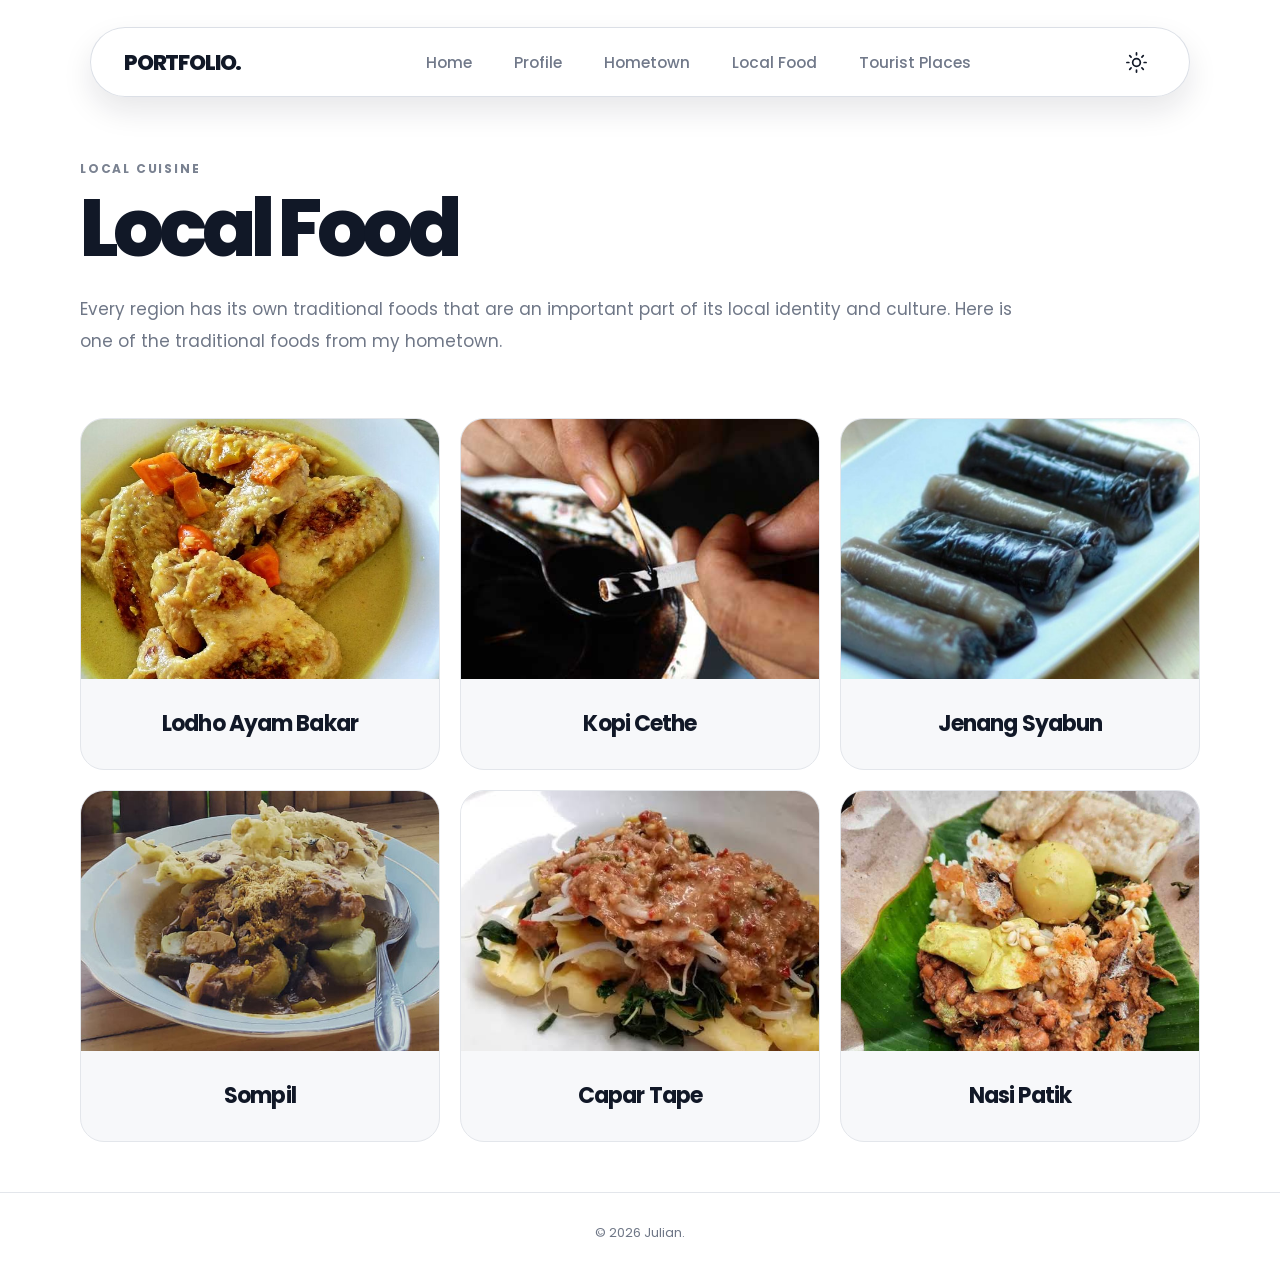
==== semester-3/pweb/quiz1/food.html @ 06d3823d "rev: delete folder" ====
<!DOCTYPE html>
<html lang="id">
<head>
    <meta charset="UTF-8">
    <meta name="viewport" content="width=device-width, initial-scale=1.0">
    <title>Julian | Local Food</title>
    <link rel="preconnect" href="https://fonts.googleapis.com">
    <link rel="preconnect" href="https://fonts.gstatic.com" crossorigin>
    <link href="https://fonts.googleapis.com/css2?family=Poppins:wght@400;500;600;700;800&display=swap" rel="stylesheet">
    <link rel="stylesheet" href="style.css">
</head>

<body>

<header class="site-header">
    <nav class="navbar">
        <a href="/quiz1/" class="brand">PORTFOLIO.</a>

        <div class="nav-links" id="navLinks">
            <a href="index.html" class="nav-link">Home</a>
            <a href="profile.html" class="nav-link">Profile</a>
            <a href="hometown.html" class="nav-link">Hometown</a>
            <a href="food.html" class="nav-link">Local Food</a>
            <a href="tourist.html" class="nav-link">Tourist Places</a>
        </div>

        <button class="theme-button" id="themeButton">
            <svg viewBox="0 0 24 24">
                <circle cx="12" cy="12" r="4"></circle>
                <path d="M12 2v2M12 20v2M4.93 4.93l1.42 1.42M17.65 17.65l1.42 1.42M2 12h2M20 12h2M4.93 19.07l1.42-1.42M17.65 6.35l1.42-1.42"></path>
            </svg>
        </button>

        <button class="hamburger" id="hamburger">
            <span></span>
            <span></span>
            <span></span>
        </button>
    </nav>
</header>


<main>
    <section class="section page-section">
        <div class="section-inner">
            <div class="section-label">LOCAL CUISINE</div>
            <h1 class="page-title">Local Food</h1>

            <p class="page-intro">
                Every region has its own traditional foods that are an 
                important part of its local identity and culture. Here 
                is one of the traditional foods from my hometown.
            </p>

            <div class="food-grid">
                <article class="food-card">
                    <img src="assets/food/lodho-ayam-bakar.jpg" alt="Lodho Ayam Bakar">
                    <div class="food-card-content">
                        <h2>Lodho Ayam Bakar</h2>
                    </div>
                </article>

                <article class="food-card">
                    <img src="assets/food/kopi-cethe.jpg" alt="Kopi Cethe">
                    <div class="food-card-content">
                        <h2>Kopi Cethe</h2>
                    </div>
                </article>

                <article class="food-card">
                    <img src="assets/food/jenang-syabun.png" alt="Jenang Syabun">
                    <div class="food-card-content">
                        <h2>Jenang Syabun</h2>
                    </div>
                </article>

                <article class="food-card">
                    <img src="assets/food/sompil.jpg" alt="Sompil">
                    <div class="food-card-content">
                        <h2>Sompil</h2>
                    </div>
                </article>

                <article class="food-card">
                    <img src="assets/food/capar-tape.jpeg" alt="Capar Tape">
                    <div class="food-card-content">
                        <h2>Capar Tape</h2>
                    </div>
                </article>

                <article class="food-card">
                    <img src="assets/food/nasi-patik.jpg" alt="Nasi Patik">
                    <div class="food-card-content">
                        <h2>Nasi Patik</h2>
                    </div>
                </article>
            </div>
        </div>
    </section>
</main>

<footer>
    © <span id="year"></span> Julian.
</footer>

<script src="script.js"></script>

</body>
</html>
---- semester-3/pweb/quiz1/style.css ----
* {
    margin: 0;
    padding: 0;
    box-sizing: border-box;
}

:root {
    --bg: #ffffff;
    --text: #111827;
    --muted: #6f7787;
    --soft: #f7f8fa;
    --border: #e3e6eb;
    --nav-bg: rgba(255, 255, 255, 0.9);
    --shadow: 0 18px 38px rgba(15, 23, 42, 0.12);
}

body.dark {
    --bg: #090d18;
    --text: #f4f6fb;
    --muted: #a1a9ba;
    --soft: #101727;
    --border: #263149;
    --nav-bg: rgba(15, 23, 42, 0.9);
}

html {
    scroll-behavior: smooth;
    font-size: 62.5%;
}

body {
    min-width: 320px;
    overflow-x: hidden;
    background: var(--bg);
    color: var(--text);
    font-family: "Poppins", sans-serif;
    font-size: 1.6rem;
}

a {
    color: inherit;
    text-decoration: none;
}

button {
    font-family: inherit;
}

/* Navbar */
.site-header {
    position: fixed;
    top: 0;
    left: 0;
    z-index: 9999;
    width: 100%;
    padding-top: 2.7rem;
}

.site-header::before {
    content: "";
    position: absolute;
    top: 0;
    left: 0;
    width: 100%;
    height: 90px;
    background: var(--bg);
    z-index: -1;
}

.navbar {
    width: min(1100px, calc(100% - 80px));
    height: 70px;
    margin: auto;
    padding: 0 33px;
    display: flex;
    align-items: center;
    justify-content: space-between;
    background: var(--nav-bg);
    border: 1px solid rgba(218, 222, 229, 0.95);
    border-radius: 40px;
    box-shadow: 0 14px 30px rgba(15, 23, 42, 0.1);
    backdrop-filter: blur(16px);
}

body.dark .navbar {
    border-color: var(--border);
}

.brand {
    font-size: 2.15rem;
    font-weight: 800;
    letter-spacing: -0.055em;
}

.nav-links {
    display: flex;
    align-items: center;
    gap: 4.2rem;
    margin-left: 4rem;
}

.nav-link {
    position: relative;
    color: #71798a;
    font-size: 1.55rem;
    font-weight: 500;

    transition: 0.25s ease;
}

.nav-link:hover,
.nav-link.active {
    color: var(--text);
    font-weight: 700;
}

.theme-button {
    width: 40px;
    height: 40px;
    display: grid;
    place-items: center;
    border: 0;
    background: transparent;
    color: var(--text);

    cursor: pointer;
}

.theme-button svg {
    width: 23px;
    height: 23px;
    fill: none;
    stroke: currentColor;
    stroke-width: 1.8;
    stroke-linecap: round;
}

.hamburger {
    display: none;
    width: 40px;
    height: 40px;
    padding: 8px;
    background: transparent;
    border: 0;

    cursor: pointer;
}

.hamburger span {
    display: block;
    height: 2px;
    margin: 5px 0;
    background: var(--text);
    border-radius: 2px;
}

/* Hero */
.hero {
    min-height: 100vh;
    padding-top: 13.5rem;
    display: flex;
    align-items: center;
}

.hero-inner {
    width: min(1280px, calc(100% - 80px));
    min-height: 650px;

    margin: 0 auto;

    display: grid;
    grid-template-columns: 52% 48%;
    align-items: center;
}

.hero-copy {
    position: relative;
    z-index: 5;

    padding-left: 30px;
    margin-top: -2rem;
}

.hero-copy h1 {
    font-size: clamp(5.7rem, 6.4vw, 8rem);
    line-height: 1.02;
    letter-spacing: -0.075em;
    font-weight: 800;
    white-space: nowrap;
}

.hero-copy h1 span {
    color: #5f6879;
}

.role-line {
    min-height: 4.7rem;
    margin-top: 1.8rem;
    font-size: 2.9rem;
    line-height: 1.2;
    font-weight: 700;
    letter-spacing: -0.045em;
}

.typing-cursor {
    margin-left: 2px;
    color: #6c7585;
    animation: blink 0.75s steps(1) infinite;
}

@keyframes blink {
    50% {
        opacity: 0;
    }
}

.intro {
    max-width: 610px;
    margin-top: 2.7rem;
    color: var(--muted);
    font-size: 1.7rem;
    line-height: 1.85;
    letter-spacing: -0.01em;
}

.hero-actions {
    display: flex;
    gap: 1.6rem;
    margin-top: 4.2rem;
}

.button {
    min-width: 216px;
    height: 63px;
    padding: 0 29px;
    display: inline-flex;
    align-items: center;
    justify-content: center;
    gap: 15px;
    border-radius: 13px;
    font-size: 1.6rem;
    font-weight: 700;
    transition:
        transform 0.25s ease,
        box-shadow 0.25s ease,
        background 0.25s ease;
}

.button:hover {
    transform: translateY(-3px);
    box-shadow: var(--shadow);
}

.button.primary {
    color: #ffffff;
    background: #111827;
}

body.dark .button.primary {
    color: #111827;
    background: #ffffff;
}

.button.secondary {
    color: var(--text);
    background: var(--bg);
    border: 1px solid #dfe2e7;
}

body.dark .button.secondary {
    border-color: var(--border);
}

.arrow {
    margin-left: 4px;
    font-size: 2rem;
    font-weight: 400;
}

/* Social */
.connect {
    width: 595px;
    max-width: 100%;
    margin-top: 5.7rem;
}

.connect-line {
    height: 1px;
    margin-bottom: 2.9rem;
    background: #e4e6ea;
}

body.dark .connect-line {
    background: var(--border);
}

.connect p {
    color: #6c7484;
    font-size: 1.2rem;
    font-weight: 700;
    letter-spacing: 0.15em;
}

.socials {
    display: flex;
    gap: 1.5rem;
    margin-top: 1.7rem;
}

.social {
    width: 50px;
    height: 50px;
    display: grid;
    place-items: center;
    color: var(--text);
    border: 1px solid #dfe2e7;
    border-radius: 13px;
    transition: 0.25s ease;
}

body.dark .social {
    border-color: var(--border);
}

.social:hover {
    color: #ffffff;
    background: #111827;
    transform: translateY(-3px);
}

body.dark .social:hover {
    color: #111827;
    background: #ffffff;
}

.social svg {
    width: 22px;
    height: 22px;
    fill: none;
    stroke: currentColor;
    stroke-width: 1.8;
    stroke-linecap: round;
    stroke-linejoin: round;
}

.social.linkedin {
    font-size: 2.1rem;
    font-weight: 700;
}

/* Hero Image */
.hero-art {
    position: relative;
    width: 100%;
    height: 620px;
}

.glow-circle {
    position: absolute;
    top: 50%;
    left: 51%;
    width: 480px;
    height: 480px;
    transform: translate(-50%, -50%);
    border-radius: 50%;
    background:
        radial-gradient(
            circle at 30% 24%,
            rgba(255, 255, 255, 0.95),
            transparent 36%
        ),
        linear-gradient(145deg, #f6f7fa 0%, #e8ebf1 100%);
}

body.dark .glow-circle {
    background:
        radial-gradient(
            circle at 30% 24%,
            rgba(255, 255, 255, 0.12),
            transparent 36%
        ),
        linear-gradient(145deg, #1a2439 0%, #101827 100%);
}

.portrait-ring {
    position: absolute;
    top: 50%;
    left: 53%;
    z-index: 2;
    width: 446px;
    height: 446px;
    padding: 8px;
    transform: translate(-50%, -50%);
    background: #ffffff;
    border-radius: 50%;
    box-shadow:
        0 22px 55px rgba(15, 23, 42, 0.14),
        0 0 0 1px rgba(216, 220, 227, 0.8);
    overflow: hidden;
}

.portrait-ring img {
    width: 100%;
    height: 100%;
    display: block;
    object-fit: cover;
    border-radius: 50%;
}

/* Floating Info */
.floating-info {
    position: absolute;
    left: -4px;
    z-index: 5;
    width: 295px;
    min-height: 70px;
    padding: 9px 14px;
    display: flex;
    align-items: center;
    gap: 13px;
    background: rgba(255, 255, 255, 0.94);
    border: 1px solid rgba(221, 224, 230, 0.95);
    border-radius: 18px;
    box-shadow: 0 17px 32px rgba(15, 23, 42, 0.13);
    backdrop-filter: blur(15px);
    font-size: 1.35rem;
    font-weight: 700;
    animation: floatCard 4s ease-in-out infinite;
}

body.dark .floating-info {
    background: rgba(17, 24, 39, 0.94);
    border-color: var(--border);
}

.info-one {
    top: 39%;
}

.info-two {
    top: 51%;
    animation-delay: 0.35s;
}

.info-three {
    top: 63%;
    animation-delay: 0.7s;
}

.info-icon {
    flex: 0 0 43px;
    width: 43px;
    height: 43px;
    display: grid;
    place-items: center;
    color: #ffffff;
    background: #111827;
    border-radius: 12px;
    font-size: 1.45rem;
    font-weight: 700;
}

body.dark .info-icon {
    color: #111827;
    background: #ffffff;
}

.info-icon svg {
    width: 22px;
    height: 22px;
    fill: none;
    stroke: currentColor;
    stroke-width: 2;
    stroke-linecap: round;
    stroke-linejoin: round;
}

@keyframes floatCard {
    0%,
    100% {
        transform: translateY(0);
    }

    50% {
        transform: translateY(-5px);
    }
}

/* General Section */
.section {
    padding: 12rem 0;
}

.section-inner {
    width: min(1120px, calc(100% - 48px));
    margin: auto;
}

.section-label {
    margin-bottom: 1rem;
    color: #7a8291;
    font-size: 1.2rem;
    font-weight: 700;
    letter-spacing: 0.15em;
}

.section h2 {
    margin-bottom: 5rem;
    font-size: clamp(4rem, 5vw, 5.8rem);
    line-height: 1.05;
    letter-spacing: -0.065em;
}

/* Page */
.page-section {
    padding-top: 16rem;
    padding-bottom: 5rem;
}

.page-title {
    margin-bottom: 2.5rem;
    font-size: clamp(5rem, 7vw, 8rem);
    line-height: 1;
    letter-spacing: -0.07em;
    font-weight: 800;
}

.page-intro {
    max-width: 950px;
    margin-bottom: 6rem;
    color: var(--muted);
    font-size: 1.7rem;
    line-height: 1.9;
}

.page-intro p {
    margin-bottom: 2rem;
}

.page-intro p:last-child {
    margin-bottom: 0;
}

/* Experience */
.experience {
    background: var(--soft);
}

.timeline {
    max-width: 850px;
    padding-left: 4rem;
    border-left: 1px solid var(--border);
}

.timeline-item {
    position: relative;
    padding-bottom: 5rem;
}

.timeline-item:last-child {
    padding-bottom: 0;
}

.timeline-item::before {
    content: "";
    position: absolute;
    left: -4.55rem;
    top: 5px;
    width: 12px;
    height: 12px;
    background: #3e4fa9;
    border: 4px solid var(--soft);
    border-radius: 50%;
}

.timeline-date {
    color: #4857a4;
    font-size: 1.25rem;
    font-weight: 700;
}

.timeline-item h3 {
    margin-top: 0.6rem;
    font-size: 2.4rem;
}

.timeline-item h4 {
    margin: 0.3rem 0 1rem;
    color: var(--muted);
}

.timeline-item p {
    color: var(--muted);
    line-height: 1.8;
}

/* Hometown */
.hometown-feature {
    display: grid;
    grid-template-columns: 1fr 1fr;
    gap: 5rem;
    align-items: center;
    margin-bottom: 5rem;
}

.hometown-visual {
    width: 100%;
    height: 720px;
    overflow: hidden;
    border: 1px solid var(--border);
    border-radius: 25px;
    box-shadow: var(--shadow);
}

.hometown-visual img {
    width: 100%;
    height: 100%;
    display: block;
    object-fit: cover;
}

.hometown-content h2 {
    margin: 1rem 0 2rem;
    font-size: 4rem;
    line-height: 1.1;
    letter-spacing: -0.06em;
}

.hometown-content p {
    margin-bottom: 1.5rem;
    color: var(--muted);
    line-height: 1.8;
}

.mini-label {
    color: #7a8291;
    font-size: 1.1rem;
    font-weight: 700;
    letter-spacing: 0.15em;
}

/* Food & Tourist */
.food-grid,
.tourist-grid {
    display: grid;
    grid-template-columns: repeat(3, 1fr);
    gap: 2rem;
}

.food-card,
.tourist-card {
    overflow: hidden;
    background: var(--soft);
    border: 1px solid var(--border);
    border-radius: 24px;
    transition: 0.3s ease;
}

.food-card:hover,
.tourist-card:hover {
    transform: translateY(-7px);
    box-shadow: var(--shadow);
}

.food-card img,
.tourist-card img {
    width: 100%;
    height: 260px;
    display: block;
    object-fit: cover;
}

.tourist-card img {
    transition: transform 0.4s ease;
}

.tourist-card:hover img {
    transform: scale(1.05);
}

.food-card-content,
.tourist-content {
    min-height: 90px;
    padding: 1.5rem;
    display: flex;
    flex-direction: column;
    align-items: center;
    justify-content: center;
    text-align: center;
}

.food-card-content h2,
.tourist-content h2 {
    margin: 0;
    text-align: center;
    font-size: 2.2rem;
    letter-spacing: -0.04em;
}

.tourist-location {
    margin-top: 0.5rem;
    color: var(--muted);
    font-size: 1.25rem;
    line-height: 1.4;
    text-align: center;
}

/* Footer */
footer {
    padding: 3rem;
    color: var(--muted);
    font-size: 1.3rem;
    text-align: center;
    border-top: 1px solid var(--border);
}

/* Tablet */
@media (max-width: 1100px) {
    .hero-inner {
        width: min(100% - 50px, 1100px);
        grid-template-columns: 1fr 1fr;
    }
    .hero-copy {
        padding-left: 0;
    }
    .hero-copy h1 {
        font-size: 5.8rem;
    }
    .role-line {
        font-size: 2.5rem;
    }
    .portrait-ring {
        width: 390px;
        height: 390px;
    }
    .glow-circle {
        width: 420px;
        height: 420px;
    }
    .floating-info {
        left: -20px;
        width: 270px;
    }
}

/* Mobile*/
@media (max-width: 850px) {
    .site-header {
        padding-top: 1.5rem;
    }
    .navbar {
        width: calc(100% - 30px);
        height: 62px;
        padding: 0 22px;
    }
    .nav-links {
        position: absolute;
        top: 75px;
        left: 15px;
        right: 15px;
        display: none;
        flex-direction: column;
        align-items: stretch;
        gap: 0.4rem;
        padding: 15px;
        margin: 0;
        background: var(--nav-bg);
        border: 1px solid var(--border);
        border-radius: 20px;
        box-shadow: var(--shadow);
        backdrop-filter: blur(15px);
    }
    .nav-links.open {
        display: flex;
    }
    .nav-link {
        padding: 12px 15px;
    }
    .hamburger {
        display: block;
    }
    .theme-button {
        margin-left: auto;
        margin-right: 6px;
    }

    /* Hero */
    .hero {
        padding-top: 10rem;
    }
    .hero-inner {
        width: min(100% - 34px, 700px);
        display: flex;
        flex-direction: column;
    }
    .hero-copy {
        width: 100%;
        margin-top: 0;
        text-align: center;
    }
    .hero-copy h1 {
        font-size: clamp(4.7rem, 11vw, 6.8rem);
    }
    .role-line {
        font-size: 2.4rem;
    }
    .intro {
        margin-left: auto;
        margin-right: auto;
    }
    .hero-actions {
        justify-content: center;
    }
    .connect {
        margin-left: auto;
        margin-right: auto;
        text-align: left;
    }

    /* Hero image */
    .hero-art {
        width: min(100%, 600px);
        height: 510px;
        margin-top: 2rem;
    }
    .portrait-ring {
        left: 58%;
        width: 350px;
        height: 350px;
    }
    .glow-circle {
        left: 58%;
        width: 380px;
        height: 380px;
    }
    .floating-info {
        left: 0;
        width: 270px;
    }
    .info-one {
        top: 28%;
    }
    .info-two {
        top: 43%;
    }
    .info-three {
        top: 58%;
    }

    /* Pages */
    .page-section {
        padding-top: 13rem;
    }
    .hometown-feature {
        grid-template-columns: 1fr;
    }
    .hometown-visual {
        height: 500px;
    }
    .food-grid,
    .tourist-grid {
        grid-template-columns: repeat(2, 1fr);
    }
    .contact-box {
        flex-direction: column;
        align-items: flex-start;
    }
}

/* Small Mobile */
@media (max-width: 550px) {
    .hero-copy h1 {
        font-size: 4.3rem;
    }
    .role-line {
        font-size: 2rem;
    }
    .intro,
    .page-intro {
        font-size: 1.45rem;
    }
    .hero-actions {
        flex-direction: column;
    }
    .button {
        width: 100%;
    }
    .hero-art {
        height: 440px;
    }
    .portrait-ring {
        left: 60%;
        width: 275px;
        height: 275px;
    }
    .glow-circle {
        left: 60%;
        width: 300px;
        height: 300px;
    }
    .floating-info {
        width: 230px;
        min-height: 62px;
        font-size: 1.05rem;
    }
    .info-icon {
        flex-basis: 38px;
        width: 38px;
        height: 38px;
    }
    .info-one {
        top: 22%;
        left: -4px;
    }
    .info-two {
        top: 39%;
        left: -4px;
    }
    .info-three {
        top: 56%;
        left: -4px;
    }

    /* Pages */
    .section {
        padding: 9rem 0;
    }
    .page-section {
        padding-top: 12rem;
        padding-bottom: 7rem;
    }
    .page-title {
        font-size: 4.5rem;
    }
    .hometown-visual {
        height: 320px;
    }
    .hometown-content h2 {
        font-size: 3.5rem;
    }
    .food-grid,
    .tourist-grid {
        grid-template-columns: repeat(2, 1fr);
        gap: 1.2rem;
    }
    .food-card img,
    .tourist-card img {
        height: 180px;
    }
    .food-card-content,
    .tourist-content {
        padding: 1.5rem;
    }
    .food-card-content h2,
    .tourist-content h2 {
        font-size: 1.6rem;
    }
}
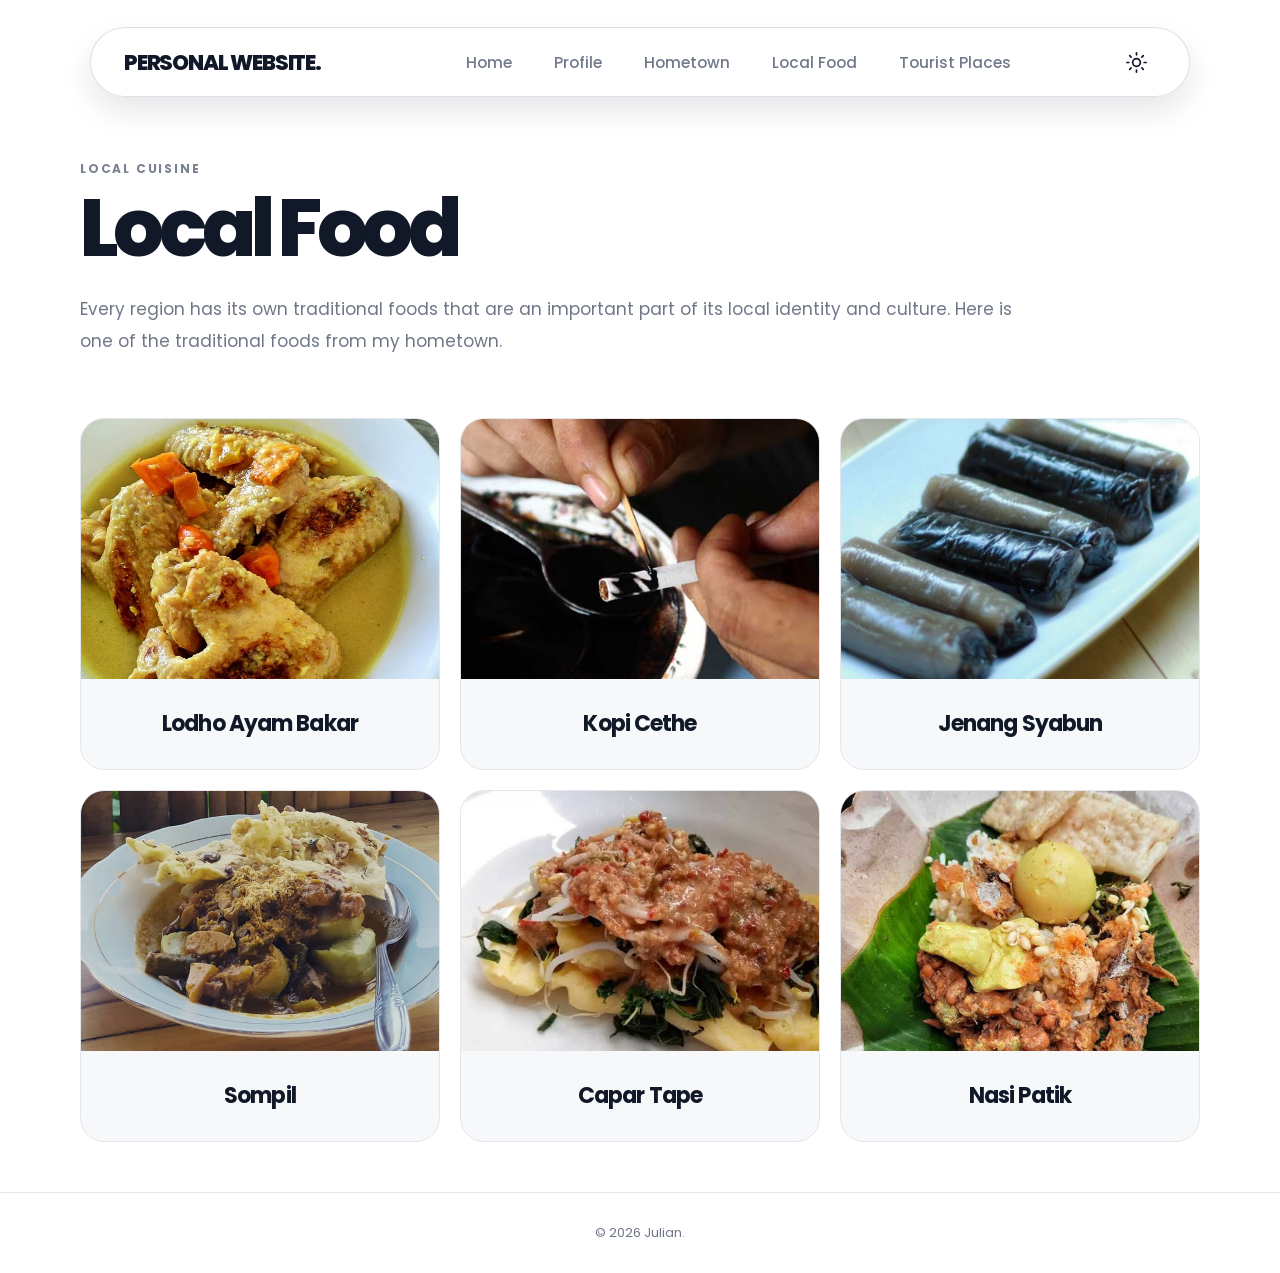
==== commit 4ebcad61: "push: project pweb" ====
--- a/semester-3/pweb/quiz1/food.html
+++ b/semester-3/pweb/quiz1/food.html
@@ -14,14 +14,14 @@
 
 <header class="site-header">
     <nav class="navbar">
-        <a href="/quiz1/" class="brand">PORTFOLIO.</a>
+        <a href="/quiz1/" class="brand">PERSONAL WEBSITE.</a>
 
         <div class="nav-links" id="navLinks">
-            <a href="index.html" class="nav-link">Home</a>
-            <a href="profile.html" class="nav-link">Profile</a>
-            <a href="hometown.html" class="nav-link">Hometown</a>
-            <a href="food.html" class="nav-link">Local Food</a>
-            <a href="tourist.html" class="nav-link">Tourist Places</a>
+            <a href="/quiz1/" class="nav-link">Home</a>
+            <a href="/quiz1/profile" class="nav-link">Profile</a>
+            <a href="/quiz1/hometown" class="nav-link">Hometown</a>
+            <a href="/quiz1/food" class="nav-link">Local Food</a>
+            <a href="/quiz1/tourist" class="nav-link">Tourist Places</a>
         </div>
 
         <button class="theme-button" id="themeButton">
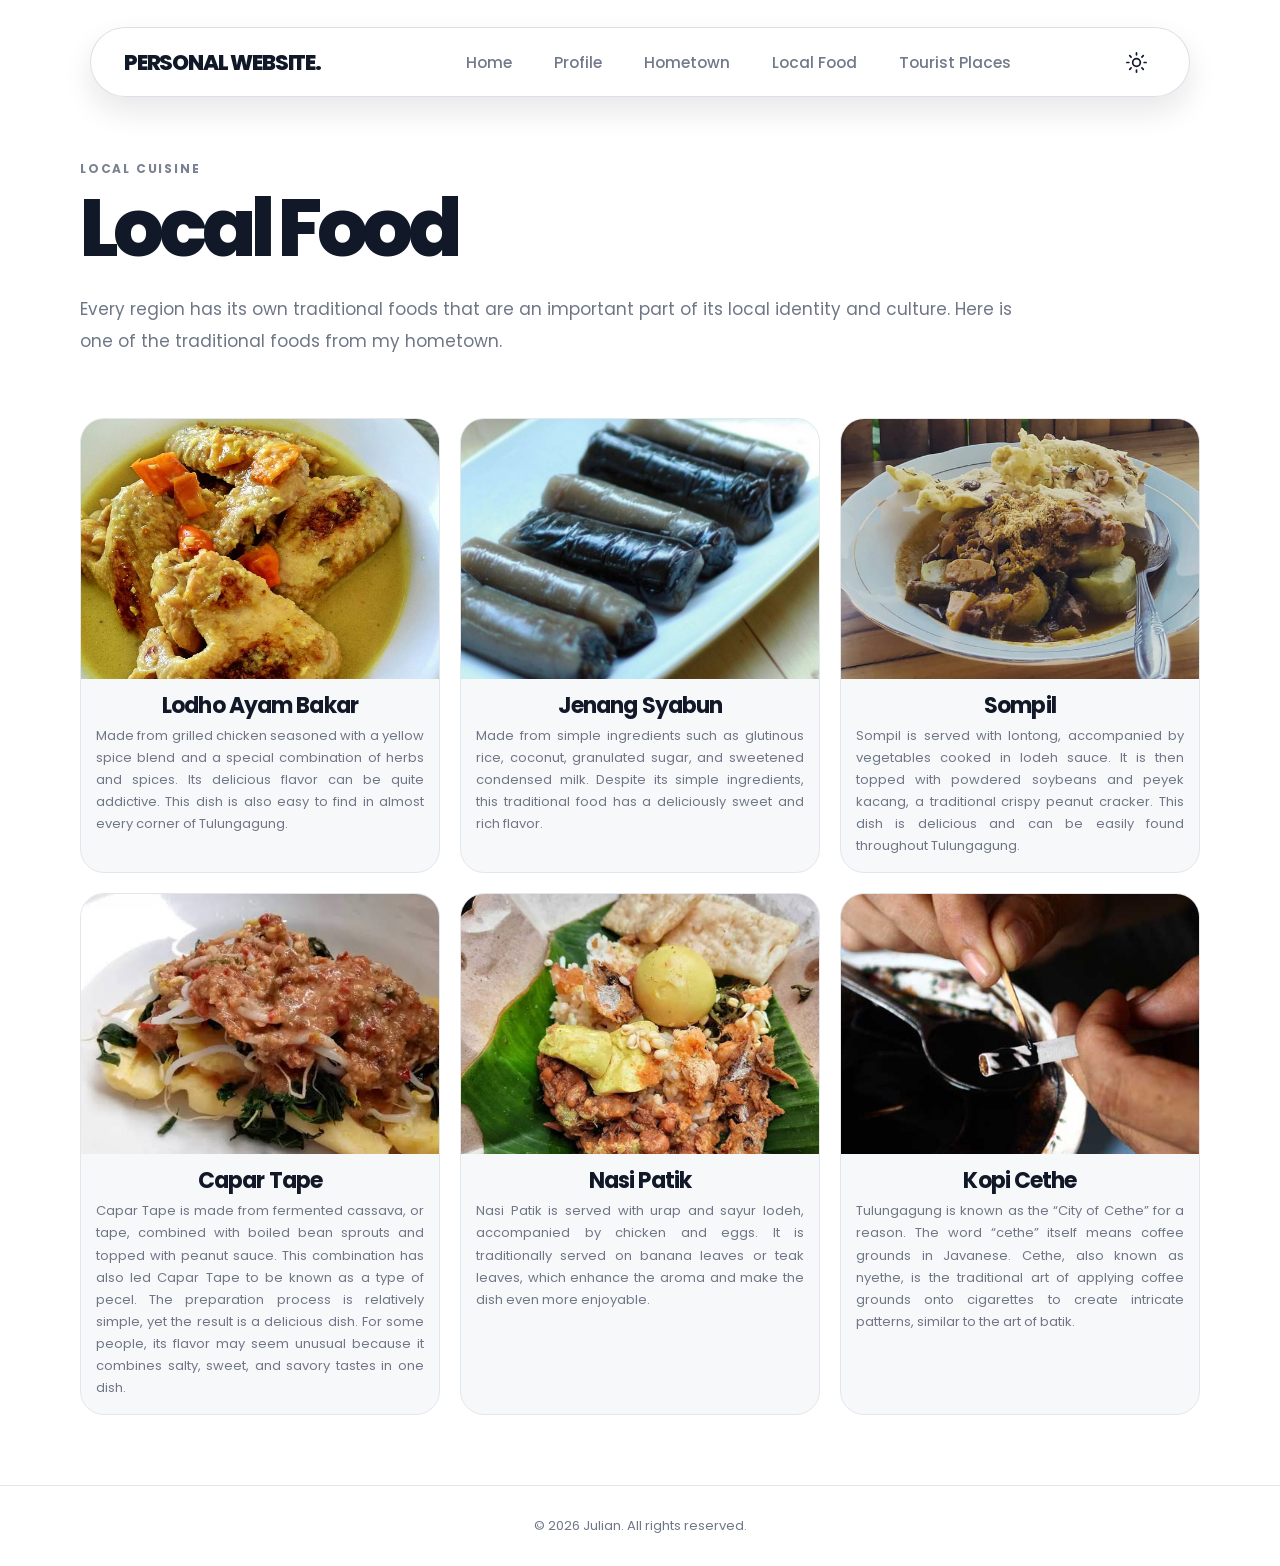
==== commit 883514d0: "push: add food description & footer" ====
--- a/semester-3/pweb/quiz1/food.html
+++ b/semester-3/pweb/quiz1/food.html
@@ -57,6 +57,64 @@
                     <img src="assets/food/lodho-ayam-bakar.jpg" alt="Lodho Ayam Bakar">
                     <div class="food-card-content">
                         <h2>Lodho Ayam Bakar</h2>
+                        <p class="food-description">
+                            Made from grilled chicken seasoned with a yellow spice blend 
+                            and a special combination of herbs and spices. Its delicious 
+                            flavor can be quite addictive. This dish is also easy to find 
+                            in almost every corner of Tulungagung.
+                        </p>
+                    </div>
+                </article>
+
+                <article class="food-card">
+                    <img src="assets/food/jenang-syabun.png" alt="Jenang Syabun">
+                    <div class="food-card-content">
+                        <h2>Jenang Syabun</h2>
+                        <p class="food-description">
+                            Made from simple ingredients such as glutinous rice, coconut, 
+                            granulated sugar, and sweetened condensed milk. Despite its simple 
+                            ingredients, this traditional food has a deliciously sweet and rich 
+                            flavor.
+                        </p>
+                    </div>
+                </article>
+
+                <article class="food-card">
+                    <img src="assets/food/sompil.jpg" alt="Sompil">
+                    <div class="food-card-content">
+                        <h2>Sompil</h2>
+                        <p class="food-description">
+                            Sompil is served with lontong, accompanied by vegetables cooked in lodeh 
+                            sauce. It is then topped with powdered soybeans and peyek kacang, a 
+                            traditional crispy peanut cracker. This dish is delicious and can be easily 
+                            found throughout Tulungagung.
+                        </p>
+                    </div>
+                </article>
+
+                <article class="food-card">
+                    <img src="assets/food/capar-tape.jpeg" alt="Capar Tape">
+                    <div class="food-card-content">
+                        <h2>Capar Tape</h2>
+                        <p class="food-description">
+                            Capar Tape is made from fermented cassava, or tape, combined with boiled bean 
+                            sprouts and topped with peanut sauce. This combination has also led Capar Tape 
+                            to be known as a type of pecel. The preparation process is relatively simple, 
+                            yet the result is a delicious dish. For some people, its flavor may seem unusual 
+                            because it combines salty, sweet, and savory tastes in one dish.
+                        </p>
+                    </div>
+                </article>
+
+                <article class="food-card">
+                    <img src="assets/food/nasi-patik.jpg" alt="Nasi Patik">
+                    <div class="food-card-content">
+                        <h2>Nasi Patik</h2>
+                        <p class="food-description">
+                            Nasi Patik is served with urap and sayur lodeh, accompanied by chicken and eggs. 
+                            It is traditionally served on banana leaves or teak leaves, which enhance the aroma 
+                            and make the dish even more enjoyable.
+                        </p>
                     </div>
                 </article>
 
@@ -64,34 +122,11 @@
                     <img src="assets/food/kopi-cethe.jpg" alt="Kopi Cethe">
                     <div class="food-card-content">
                         <h2>Kopi Cethe</h2>
-                    </div>
-                </article>
-
-                <article class="food-card">
-                    <img src="assets/food/jenang-syabun.png" alt="Jenang Syabun">
-                    <div class="food-card-content">
-                        <h2>Jenang Syabun</h2>
-                    </div>
-                </article>
-
-                <article class="food-card">
-                    <img src="assets/food/sompil.jpg" alt="Sompil">
-                    <div class="food-card-content">
-                        <h2>Sompil</h2>
-                    </div>
-                </article>
-
-                <article class="food-card">
-                    <img src="assets/food/capar-tape.jpeg" alt="Capar Tape">
-                    <div class="food-card-content">
-                        <h2>Capar Tape</h2>
-                    </div>
-                </article>
-
-                <article class="food-card">
-                    <img src="assets/food/nasi-patik.jpg" alt="Nasi Patik">
-                    <div class="food-card-content">
-                        <h2>Nasi Patik</h2>
+                        <p class="food-description">
+                            Tulungagung is known as the “City of Cethe” for a reason. The word “cethe” itself means 
+                            coffee grounds in Javanese. Cethe, also known as nyethe, is the traditional art of applying 
+                            coffee grounds onto cigarettes to create intricate patterns, similar to the art of batik.
+                        </p>
                     </div>
                 </article>
             </div>
@@ -100,7 +135,7 @@
 </main>
 
 <footer>
-    © <span id="year"></span> Julian.
+    © <span id="year"></span> Julian. All rights reserved.
 </footer>
 
 <script src="script.js"></script>
--- a/semester-3/pweb/quiz1/style.css
+++ b/semester-3/pweb/quiz1/style.css
@@ -30,11 +30,18 @@
 
 body {
     min-width: 320px;
+    min-height: 100vh;
     overflow-x: hidden;
     background: var(--bg);
     color: var(--text);
     font-family: "Poppins", sans-serif;
     font-size: 1.6rem;
+    display: flex;
+    flex-direction: column;
+}
+
+main {
+    flex: 1;
 }
 
 a {
@@ -45,6 +52,7 @@
 button {
     font-family: inherit;
 }
+
 
 /* Navbar */
 .site-header {
@@ -61,16 +69,16 @@
     position: absolute;
     top: 0;
     left: 0;
+    z-index: -1;
     width: 100%;
     height: 90px;
     background: var(--bg);
-    z-index: -1;
 }
 
 .navbar {
     width: min(1100px, calc(100% - 80px));
     height: 70px;
-    margin: auto;
+    margin: 0 auto;
     padding: 0 33px;
     display: flex;
     align-items: center;
@@ -87,6 +95,7 @@
 }
 
 .brand {
+    flex-shrink: 0;
     font-size: 2.15rem;
     font-weight: 800;
     letter-spacing: -0.055em;
@@ -104,7 +113,7 @@
     color: #71798a;
     font-size: 1.55rem;
     font-weight: 500;
-
+    white-space: nowrap;
     transition: 0.25s ease;
 }
 
@@ -122,8 +131,8 @@
     border: 0;
     background: transparent;
     color: var(--text);
-
     cursor: pointer;
+    flex-shrink: 0;
 }
 
 .theme-button svg {
@@ -142,7 +151,6 @@
     padding: 8px;
     background: transparent;
     border: 0;
-
     cursor: pointer;
 }
 
@@ -154,20 +162,20 @@
     border-radius: 2px;
 }
 
-/* Hero */
+/* Home */
 .hero {
-    min-height: 100vh;
-    padding-top: 13.5rem;
+    position: relative;
+    min-height: calc(100vh - 9rem);
+    padding-top: 15rem;
+    padding-bottom: 8rem;
     display: flex;
-    align-items: center;
+    align-items: flex-start;
 }
 
 .hero-inner {
+    position: relative;
     width: min(1280px, calc(100% - 80px));
-    min-height: 650px;
-
     margin: 0 auto;
-
     display: grid;
     grid-template-columns: 52% 48%;
     align-items: center;
@@ -176,7 +184,6 @@
 .hero-copy {
     position: relative;
     z-index: 5;
-
     padding-left: 30px;
     margin-top: -2rem;
 }
@@ -193,6 +200,7 @@
     color: #5f6879;
 }
 
+/* Typing / Role */
 .role-line {
     min-height: 4.7rem;
     margin-top: 1.8rem;
@@ -205,6 +213,7 @@
 .typing-cursor {
     margin-left: 2px;
     color: #6c7585;
+
     animation: blink 0.75s steps(1) infinite;
 }
 
@@ -214,8 +223,9 @@
     }
 }
 
+/* Hero */
 .intro {
-    max-width: 610px;
+    max-width: 450px;
     margin-top: 2.7rem;
     color: var(--muted);
     font-size: 1.7rem;
@@ -273,20 +283,22 @@
 
 .arrow {
     margin-left: 4px;
+
     font-size: 2rem;
     font-weight: 400;
 }
 
-/* Social */
+/* Social Media */
 .connect {
-    width: 595px;
-    max-width: 100%;
+    width: min(595px, 100%);
     margin-top: 5.7rem;
+    text-align: center;
 }
 
 .connect-line {
+    width: 100%;
     height: 1px;
-    margin-bottom: 2.9rem;
+    margin: 0 auto 2.9rem;
     background: #e4e6ea;
 }
 
@@ -295,14 +307,18 @@
 }
 
 .connect p {
+    margin: 0;
     color: #6c7484;
     font-size: 1.2rem;
     font-weight: 700;
     letter-spacing: 0.15em;
+    text-align: center;
 }
 
 .socials {
     display: flex;
+    align-items: center;
+    justify-content: center;
     gap: 1.5rem;
     margin-top: 1.7rem;
 }
@@ -348,11 +364,15 @@
     font-weight: 700;
 }
 
-/* Hero Image */
 .hero-art {
     position: relative;
     width: 100%;
     height: 620px;
+}
+
+.portrait-stage {
+    position: absolute;
+    inset: 0;
 }
 
 .glow-circle {
@@ -369,7 +389,11 @@
             rgba(255, 255, 255, 0.95),
             transparent 36%
         ),
-        linear-gradient(145deg, #f6f7fa 0%, #e8ebf1 100%);
+        linear-gradient(
+            145deg,
+            #f6f7fa 0%,
+            #e8ebf1 100%
+        );
 }
 
 body.dark .glow-circle {
@@ -379,7 +403,11 @@
             rgba(255, 255, 255, 0.12),
             transparent 36%
         ),
-        linear-gradient(145deg, #1a2439 0%, #101827 100%);
+        linear-gradient(
+            145deg,
+            #1a2439 0%,
+            #101827 100%
+        );
 }
 
 .portrait-ring {
@@ -396,6 +424,7 @@
     box-shadow:
         0 22px 55px rgba(15, 23, 42, 0.14),
         0 0 0 1px rgba(216, 220, 227, 0.8);
+
     overflow: hidden;
 }
 
@@ -407,56 +436,56 @@
     border-radius: 50%;
 }
 
-/* Floating Info */
+/* Floating Information Cards*/
 .floating-info {
     position: absolute;
-    left: -4px;
     z-index: 5;
-    width: 295px;
-    min-height: 70px;
-    padding: 9px 14px;
+    left: -55px;
+    width: 275px;
+    min-height: 68px;
+    padding: 8px 14px;
     display: flex;
     align-items: center;
     gap: 13px;
-    background: rgba(255, 255, 255, 0.94);
+    background: rgba(255, 255, 255, 0.95);
     border: 1px solid rgba(221, 224, 230, 0.95);
     border-radius: 18px;
     box-shadow: 0 17px 32px rgba(15, 23, 42, 0.13);
     backdrop-filter: blur(15px);
-    font-size: 1.35rem;
+    font-size: 1.25rem;
     font-weight: 700;
     animation: floatCard 4s ease-in-out infinite;
 }
 
 body.dark .floating-info {
-    background: rgba(17, 24, 39, 0.94);
+    background: rgba(17, 24, 39, 0.95);
     border-color: var(--border);
 }
 
 .info-one {
-    top: 39%;
+    top: 34%;
 }
 
 .info-two {
-    top: 51%;
+    top: 47%;
     animation-delay: 0.35s;
 }
 
 .info-three {
-    top: 63%;
+    top: 60%;
     animation-delay: 0.7s;
 }
 
 .info-icon {
-    flex: 0 0 43px;
-    width: 43px;
-    height: 43px;
+    flex: 0 0 42px;
+    width: 42px;
+    height: 42px;
     display: grid;
     place-items: center;
     color: #ffffff;
     background: #111827;
     border-radius: 12px;
-    font-size: 1.45rem;
+    font-size: 1.4rem;
     font-weight: 700;
 }
 
@@ -466,8 +495,8 @@
 }
 
 .info-icon svg {
-    width: 22px;
-    height: 22px;
+    width: 21px;
+    height: 21px;
     fill: none;
     stroke: currentColor;
     stroke-width: 2;
@@ -477,13 +506,8 @@
 
 @keyframes floatCard {
     0%,
-    100% {
-        transform: translateY(0);
-    }
-
-    50% {
-        transform: translateY(-5px);
-    }
+    100% {transform: translateY(0);}
+    50% {transform: translateY(-5px);}
 }
 
 /* General Section */
@@ -493,7 +517,7 @@
 
 .section-inner {
     width: min(1120px, calc(100% - 48px));
-    margin: auto;
+    margin: 0 auto;
 }
 
 .section-label {
@@ -511,10 +535,10 @@
     letter-spacing: -0.065em;
 }
 
-/* Page */
+/* Page Section */
 .page-section {
     padding-top: 16rem;
-    padding-bottom: 5rem;
+    padding-bottom: 7rem;
 }
 
 .page-title {
@@ -639,6 +663,7 @@
     letter-spacing: 0.15em;
 }
 
+
 /* Food & Tourist */
 .food-grid,
 .tourist-grid {
@@ -705,6 +730,14 @@
     text-align: center;
 }
 
+.food-description {
+    margin-top: 0.8rem;
+    color: var(--muted);
+    font-size: 1.3rem;
+    line-height: 1.7;
+    text-align: justify;
+}
+
 /* Footer */
 footer {
     padding: 3rem;
@@ -714,45 +747,173 @@
     border-top: 1px solid var(--border);
 }
 
-/* Tablet */
-@media (max-width: 1100px) {
+/* Tablet / Dekstop Mode on Phone */
+@media (min-width: 851px) and (max-width: 1100px) {
+    .navbar {
+        width: calc(100% - 60px);
+        padding: 0 25px;
+    }
+
+    .nav-links {
+        gap: 2.5rem;
+        margin-left: 2rem;
+    }
+
+    .nav-link {
+        font-size: 1.4rem;
+    }
+
+    .brand {
+        font-size: 1.9rem;
+    }
+
+    .hero {
+        min-height: 100vh;
+        padding-top: 13rem;
+        padding-bottom: 6rem;
+        align-items: flex-start;
+    }
+
     .hero-inner {
-        width: min(100% - 50px, 1100px);
-        grid-template-columns: 1fr 1fr;
-    }
+        width: calc(100% - 60px);
+        min-height: 600px;
+        display: grid;
+        grid-template-columns: 52% 48%;
+        align-items: center;
+    }
+
     .hero-copy {
-        padding-left: 0;
-    }
+        width: 100%;
+        padding-left: 10px;
+        margin-top: 0;
+        text-align: left;
+    }
+
     .hero-copy h1 {
-        font-size: 5.8rem;
-    }
+        font-size: clamp(4.8rem, 6vw, 6.5rem);
+        line-height: 1.02;
+        white-space: nowrap;
+    }
+
     .role-line {
-        font-size: 2.5rem;
-    }
-    .portrait-ring {
+        min-height: 4.2rem;
+        margin-top: 1.5rem;
+        font-size: clamp(2.1rem, 3vw, 2.7rem);
+    }
+
+    .intro {
+        max-width: 450px;
+        margin-top: 2.3rem;
+        font-size: 1.5rem;
+        line-height: 1.8;
+    }
+
+    .hero-actions {
+        justify-content: flex-start;
+        margin-top: 3.5rem;
+    }
+
+    .button {
+        min-width: 190px;
+        height: 58px;
+        font-size: 1.45rem;
+    }
+
+    .connect {
+        width: 100%;
+        max-width: 560px;
+        margin: 4.8rem 0 0;
+        text-align: center;
+    }
+
+    .connect-line {
+        width: 100%;
+        margin-bottom: 2.5rem;
+    }
+
+    .connect p {
+        text-align: center;
+    }
+
+    .socials {
+        justify-content: center;
+    }
+
+    .hero-art {
+        width: 100%;
+        height: 560px;
+        margin: 0;
+    }
+
+    .glow-circle {
         width: 390px;
         height: 390px;
-    }
-    .glow-circle {
-        width: 420px;
-        height: 420px;
-    }
+        left: 52%;
+    }
+
+    .portrait-ring {
+        width: 360px;
+        height: 360px;
+        left: 53%;
+    }
+
     .floating-info {
-        left: -20px;
-        width: 270px;
-    }
-}
-
-/* Mobile*/
+        left: -5px;
+        width: 235px;
+        min-height: 60px;
+        font-size: 1rem;
+    }
+
+    .info-one {
+        top: 32%;
+    }
+
+    .info-two {
+        top: 47%;
+    }
+
+    .info-three {
+        top: 62%;
+    }
+
+    .section-inner {
+        width: min(100% - 48px, 1000px);
+    }
+
+    .page-section {
+        padding-top: 14rem;
+    }
+
+    .hometown-feature {
+        gap: 3rem;
+    }
+
+    .food-grid,
+    .tourist-grid {
+        gap: 1.5rem;
+    }
+}
+
+/* Mobile */
 @media (max-width: 850px) {
     .site-header {
         padding-top: 1.5rem;
     }
+
+    .site-header::before {
+        height: 75px;
+    }
+
     .navbar {
         width: calc(100% - 30px);
         height: 62px;
         padding: 0 22px;
     }
+
+    .brand {
+        font-size: 1.8rem;
+    }
+
     .nav-links {
         position: absolute;
         top: 75px;
@@ -770,97 +931,142 @@
         box-shadow: var(--shadow);
         backdrop-filter: blur(15px);
     }
+
     .nav-links.open {
         display: flex;
     }
+
     .nav-link {
         padding: 12px 15px;
     }
+
     .hamburger {
         display: block;
     }
+
     .theme-button {
         margin-left: auto;
         margin-right: 6px;
     }
 
-    /* Hero */
     .hero {
+        min-height: auto;
         padding-top: 10rem;
-    }
+        padding-bottom: 7rem;
+        align-items: flex-start;
+    }
+
     .hero-inner {
-        width: min(100% - 34px, 700px);
+        width: calc(100% - 30px);
+        min-height: auto;
         display: flex;
         flex-direction: column;
-    }
+        align-items: center;
+    }
+
     .hero-copy {
         width: 100%;
+        padding-left: 0;
         margin-top: 0;
         text-align: center;
     }
+
     .hero-copy h1 {
         font-size: clamp(4.7rem, 11vw, 6.8rem);
-    }
+        line-height: 1.05;
+        white-space: nowrap;
+    }
+
     .role-line {
         font-size: 2.4rem;
     }
+
     .intro {
         margin-left: auto;
         margin-right: auto;
     }
+
     .hero-actions {
         justify-content: center;
     }
+
     .connect {
-        margin-left: auto;
-        margin-right: auto;
-        text-align: left;
-    }
-
-    /* Hero image */
+        width: min(595px, 100%);
+        margin: 5rem auto 0;
+        text-align: center;
+    }
+
+    .connect-line {
+        width: 100%;
+        margin-bottom: 2.5rem;
+    }
+
+    .connect p {
+        text-align: center;
+    }
+
+    .socials {
+        justify-content: center;
+    }
+
     .hero-art {
-        width: min(100%, 600px);
-        height: 510px;
-        margin-top: 2rem;
-    }
+        width: min(100%, 420px);
+        height: auto;
+        margin: 3rem auto 0;
+        display: flex;
+        flex-direction: column;
+        align-items: center;
+        gap: 1.4rem;
+    }
+
+    .portrait-stage {
+        position: relative;
+        width: 340px;
+        height: 340px;
+        margin: 0 auto;
+    }
+
     .portrait-ring {
-        left: 58%;
-        width: 350px;
-        height: 350px;
-    }
+        top: 50%;
+        left: 50%;
+        width: 300px;
+        height: 300px;
+    }
+
     .glow-circle {
-        left: 58%;
-        width: 380px;
-        height: 380px;
-    }
+        top: 50%;
+        left: 50%;
+        width: 330px;
+        height: 330px;
+    }
+
     .floating-info {
-        left: 0;
-        width: 270px;
-    }
-    .info-one {
-        top: 28%;
-    }
-    .info-two {
-        top: 43%;
-    }
-    .info-three {
-        top: 58%;
-    }
-
-    /* Pages */
+        position: static;
+        left: auto;
+        width: 100%;
+        max-width: 360px;
+        min-height: 66px;
+        font-size: 1.15rem;
+        animation: none;
+    }
+
     .page-section {
         padding-top: 13rem;
     }
+
     .hometown-feature {
         grid-template-columns: 1fr;
     }
+
     .hometown-visual {
         height: 500px;
     }
+
     .food-grid,
     .tourist-grid {
         grid-template-columns: repeat(2, 1fr);
     }
+
     .contact-box {
         flex-direction: column;
         align-items: flex-start;
@@ -869,88 +1075,124 @@
 
 /* Small Mobile */
 @media (max-width: 550px) {
+    .navbar {
+        padding: 0 18px;
+    }
+
+    .brand {
+        font-size: 1.65rem;
+    }
+
+    .hero {
+        padding-top: 9.5rem;
+    }
+
     .hero-copy h1 {
         font-size: 4.3rem;
-    }
+        white-space: nowrap;
+    }
+
     .role-line {
         font-size: 2rem;
     }
+
     .intro,
     .page-intro {
         font-size: 1.45rem;
     }
+
     .hero-actions {
         flex-direction: column;
     }
+
     .button {
         width: 100%;
     }
+
+    .connect {
+        width: 100%;
+        margin-top: 4.5rem;
+    }
+
+    .socials {
+        gap: 1.2rem;
+    }
+
+    .social {
+        width: 48px;
+        height: 48px;
+    }
+
     .hero-art {
-        height: 440px;
-    }
+        width: min(100%, 320px);
+    }
+
+    .portrait-stage {
+        width: 240px;
+        height: 240px;
+    }
+
     .portrait-ring {
-        left: 60%;
-        width: 275px;
-        height: 275px;
-    }
+        width: 205px;
+        height: 205px;
+    }
+
     .glow-circle {
-        left: 60%;
-        width: 300px;
-        height: 300px;
-    }
+        width: 230px;
+        height: 230px;
+    }
+
     .floating-info {
-        width: 230px;
-        min-height: 62px;
-        font-size: 1.05rem;
-    }
+        max-width: 300px;
+        min-height: 60px;
+        padding: 7px 11px;
+        font-size: 1rem;
+    }
+
     .info-icon {
-        flex-basis: 38px;
-        width: 38px;
-        height: 38px;
-    }
-    .info-one {
-        top: 22%;
-        left: -4px;
-    }
-    .info-two {
-        top: 39%;
-        left: -4px;
-    }
-    .info-three {
-        top: 56%;
-        left: -4px;
-    }
-
-    /* Pages */
+        flex-basis: 37px;
+        width: 37px;
+        height: 37px;
+        border-radius: 11px;
+    }
+
     .section {
         padding: 9rem 0;
     }
+
     .page-section {
         padding-top: 12rem;
         padding-bottom: 7rem;
     }
+
     .page-title {
         font-size: 4.5rem;
     }
+
     .hometown-visual {
         height: 320px;
     }
+
     .hometown-content h2 {
         font-size: 3.5rem;
     }
+
     .food-grid,
     .tourist-grid {
         grid-template-columns: repeat(2, 1fr);
         gap: 1.2rem;
     }
+
     .food-card img,
     .tourist-card img {
         height: 180px;
     }
+
     .food-card-content,
     .tourist-content {
         padding: 1.5rem;
     }
+
     .food-card-content h2,
     .tourist-content h2 {
         font-size: 1.6rem;
